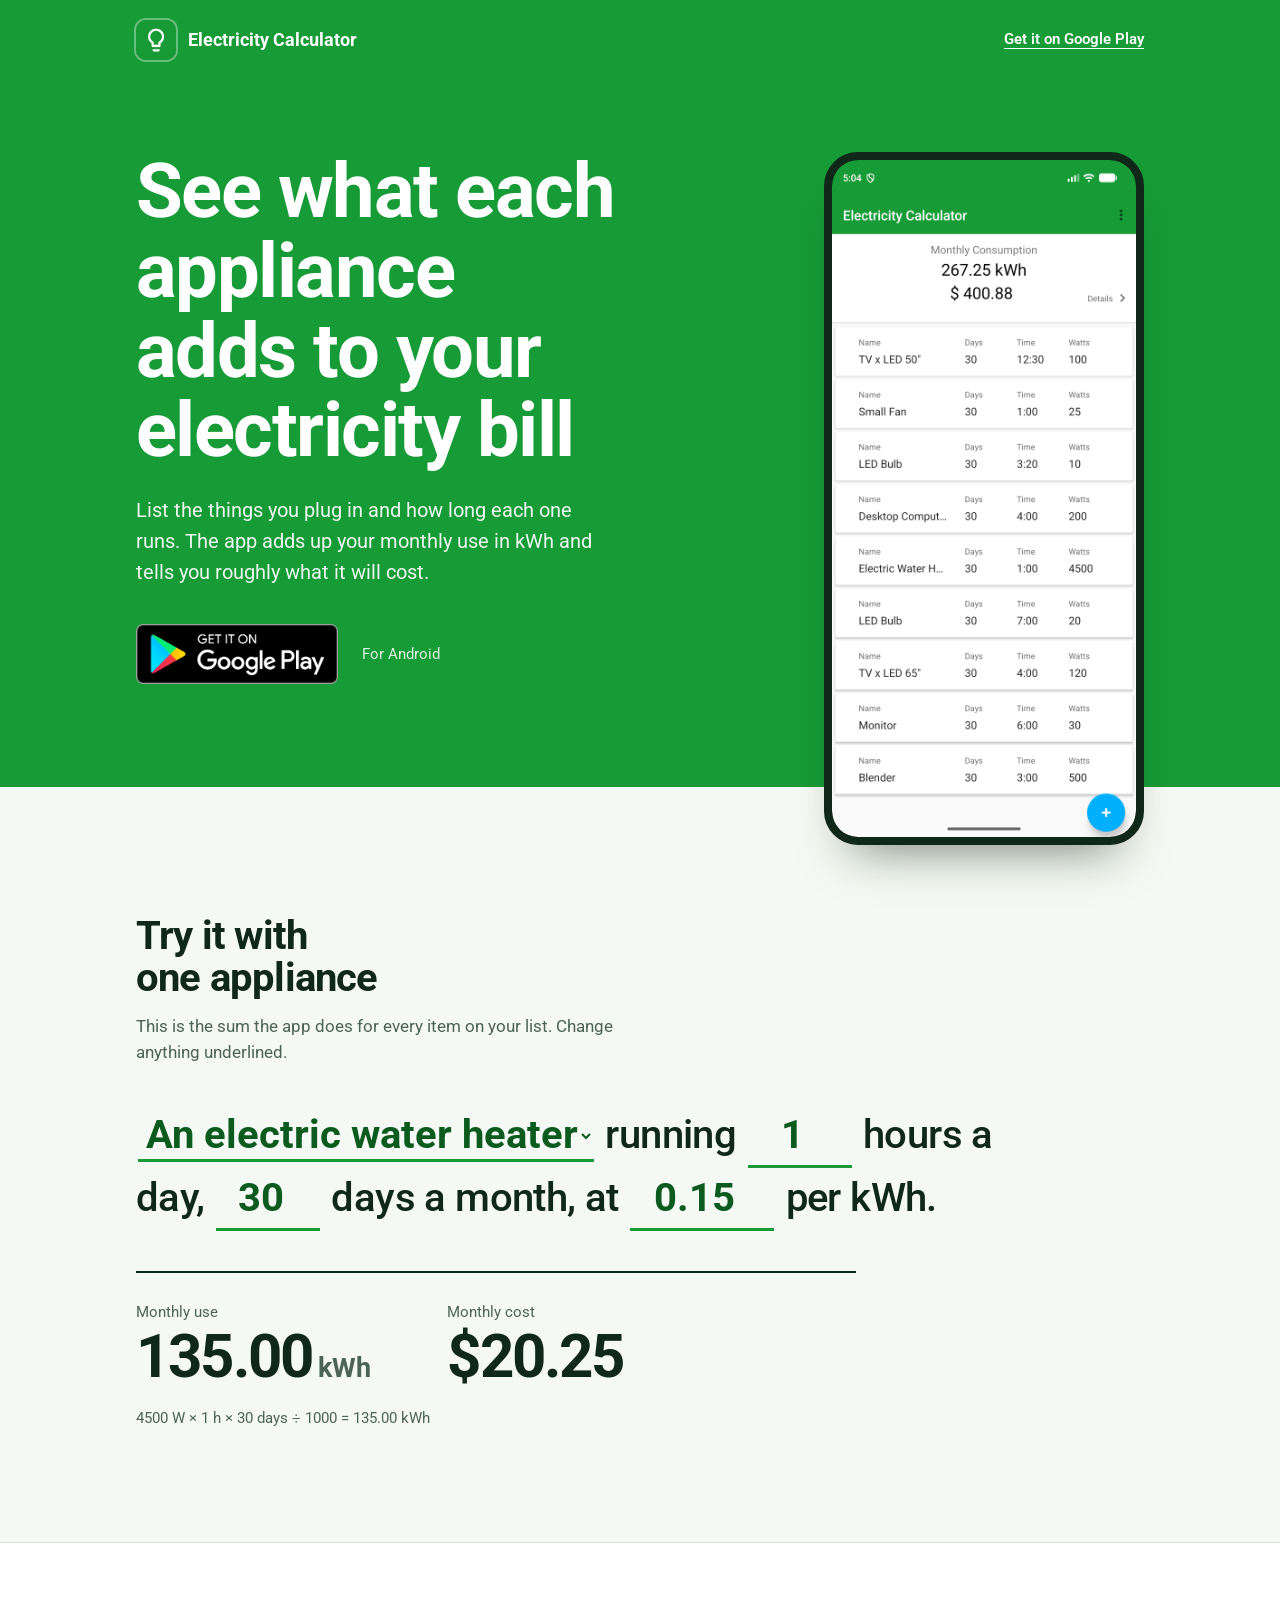
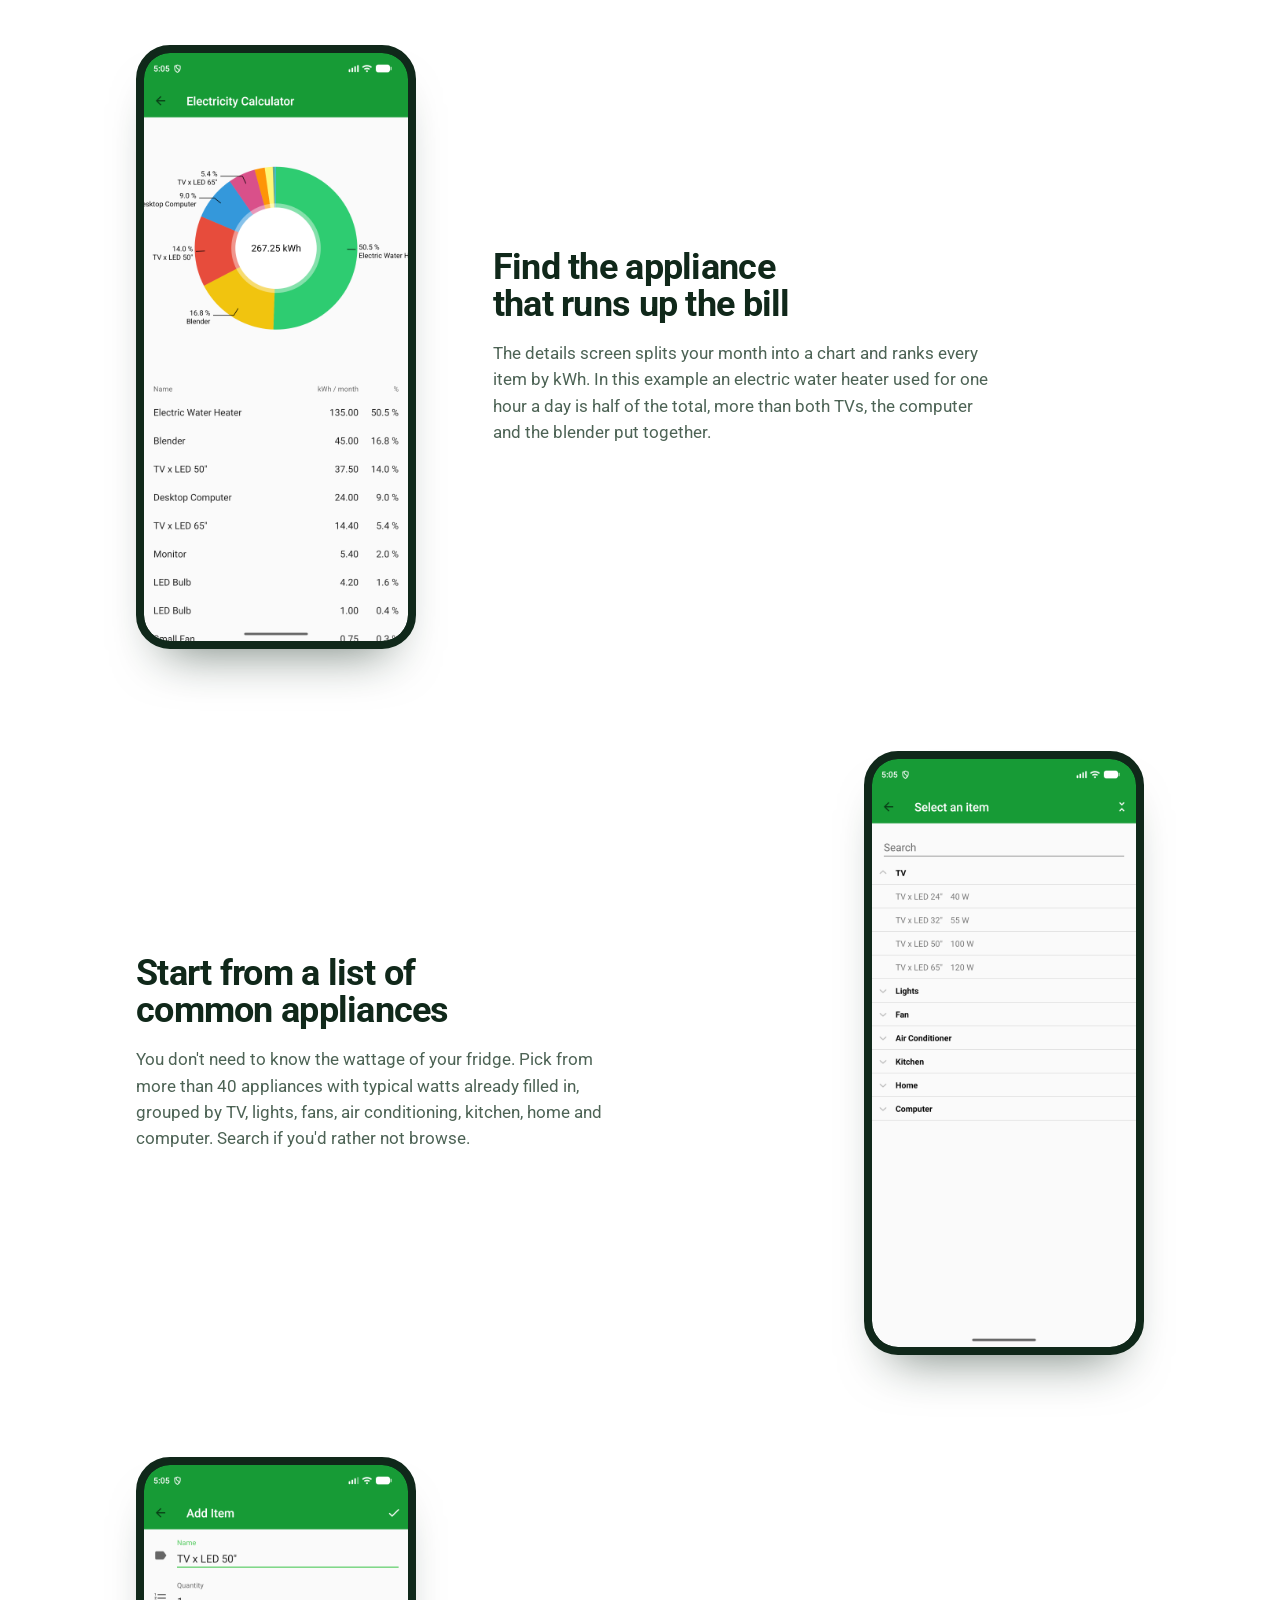
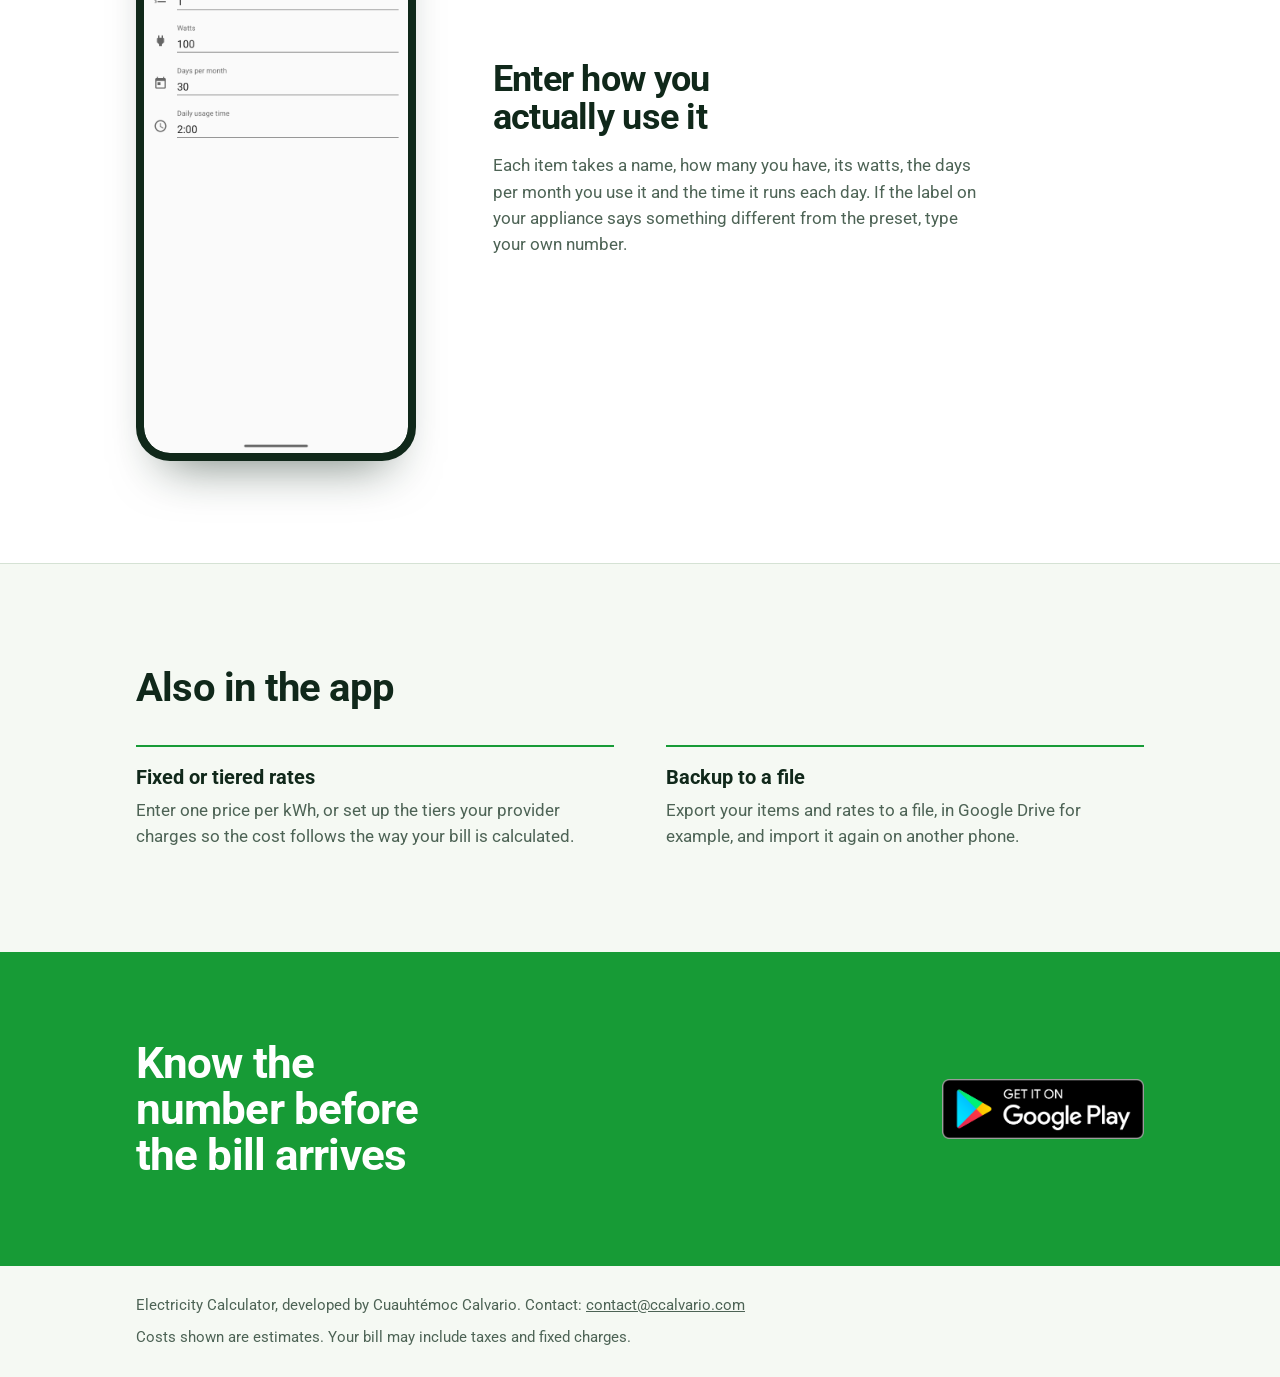
==== electricity-calculator/index.html @ 89153b11 "Add electricity calculator page" ====
<!DOCTYPE html>
<html lang="en">
<head>
<meta charset="utf-8">
<meta name="viewport" content="width=device-width, initial-scale=1">
<title>Electricity Calculator for Android</title>
<meta name="description" content="List your appliances, how long each one runs, and see your monthly electricity use in kWh and what it will cost.">
<meta name="theme-color" content="#179b36">
<link rel="icon" type="image/png" href="images/icon.png">
<meta property="og:title" content="Electricity Calculator for Android">
<meta property="og:description" content="See what each appliance adds to your electricity bill.">
<meta property="og:image" content="images/icon.png">
<link rel="preconnect" href="https://fonts.googleapis.com">
<link rel="preconnect" href="https://fonts.gstatic.com" crossorigin>
<link href="https://fonts.googleapis.com/css2?family=Roboto:wght@400;500;700&display=swap" rel="stylesheet">
<style>
  :root {
    --green: #179b36;
    --green-deep: #0b5a1e;
    --ink: #10281a;
    --ink-soft: #4d6355;
    --paper: #f5f9f3;
    --card: #ffffff;
    --line: #d5e2d4;
    --blue: #00a3ee;
    --bulb: #f2c40f;

    --display: "Roboto", "Segoe UI", system-ui, sans-serif;
    --body: "Roboto", "Segoe UI", system-ui, sans-serif;

    --gutter: clamp(20px, 5vw, 56px);
    --measure: 1120px;
  }

  *, *::before, *::after { box-sizing: border-box; }

  html { -webkit-text-size-adjust: 100%; }

  body {
    margin: 0;
    background: var(--paper);
    color: var(--ink);
    font-family: var(--body);
    font-size: 1.0625rem;
    line-height: 1.55;
  }

  img { display: block; max-width: 100%; height: auto; }

  h1, h2, h3 {
    font-family: var(--display);
    font-weight: 700;
    line-height: 1.05;
    letter-spacing: -0.02em;
    margin: 0;
    text-wrap: balance;
  }

  p { margin: 0; }

  a { color: inherit; }

  :focus-visible {
    outline: 3px solid var(--blue);
    outline-offset: 3px;
    border-radius: 4px;
  }

  .wrap {
    max-width: var(--measure);
    margin-inline: auto;
    padding-inline: var(--gutter);
  }

  /* Top band: same green as the app's toolbar */

  .band {
    background: var(--green);
    color: #fff;
  }

  .topbar {
    display: flex;
    align-items: center;
    justify-content: space-between;
    gap: 16px;
    padding-block: 20px;
  }

  .brand {
    display: flex;
    align-items: center;
    gap: 12px;
    font-family: var(--display);
    font-weight: 700;
    font-size: 1.125rem;
    text-decoration: none;
  }

  .brand img {
    width: 40px;
    height: 40px;
    border-radius: 10px;
    box-shadow: 0 0 0 2px rgba(255, 255, 255, 0.35);
  }

  .topbar-link {
    font-weight: 600;
    font-size: 0.9375rem;
    text-underline-offset: 4px;
  }

  .hero {
    display: grid;
    grid-template-columns: minmax(0, 1.25fr) minmax(0, 0.75fr);
    gap: clamp(24px, 5vw, 72px);
    align-items: start;
    padding-top: clamp(32px, 6vw, 72px);
  }

  .hero-copy { padding-bottom: clamp(48px, 8vw, 104px); }

  .hero h1 {
    font-size: clamp(2.5rem, 6.4vw, 4.75rem);
    max-width: 13ch;
  }

  .hero-lede {
    margin-top: 24px;
    max-width: 44ch;
    font-size: clamp(1.0625rem, 1.6vw, 1.25rem);
    color: rgba(255, 255, 255, 0.92);
  }

  .hero-actions {
    margin-top: 36px;
    display: flex;
    flex-wrap: wrap;
    align-items: center;
    gap: 16px 24px;
  }

  .play-badge {
    display: inline-block;
    transition: transform 0.15s ease;
  }

  .play-badge img { width: auto; height: 60px; }

  .play-badge:hover { transform: translateY(-2px); }

  .hero-note { font-size: 0.9375rem; color: rgba(255, 255, 255, 0.85); }

  .hero-phone {
    margin-bottom: -140px;
    justify-self: end;
    width: min(100%, 320px);
  }

  .phone {
    border: 8px solid var(--ink);
    border-radius: 34px;
    overflow: hidden;
    background: var(--ink);
    box-shadow: 0 30px 50px -28px rgba(16, 40, 26, 0.6);
  }

  .phone img { width: 100%; border-radius: 26px; }

  /* Sentence calculator */

  .try {
    padding-top: clamp(72px, 10vw, 128px);
    padding-bottom: clamp(64px, 9vw, 112px);
  }

  .try h2 {
    font-size: clamp(1.75rem, 3.6vw, 2.5rem);
    max-width: 18ch;
  }

  .try-intro {
    margin-top: 14px;
    max-width: 52ch;
    color: var(--ink-soft);
  }

  .sentence {
    margin-top: 40px;
    max-width: 22em;
    font-family: var(--display);
    font-weight: 500;
    font-size: clamp(1.5rem, 3.4vw, 2.5rem);
    line-height: 1.5;
    letter-spacing: -0.015em;
  }

  .sentence select,
  .sentence input {
    font: inherit;
    font-weight: 700;
    color: var(--green-deep);
    background: transparent;
    border: 0;
    border-bottom: 3px solid var(--green);
    border-radius: 0;
    padding: 0 4px;
    margin: 0 2px;
    font-variant-numeric: tabular-nums;
  }

  .sentence select {
    max-width: 100%;
    cursor: pointer;
    padding-right: 0;
  }

  .sentence input { width: 2.6em; text-align: center; }
  .sentence input.wide { width: 3.6em; }

  .sentence select:hover,
  .sentence input:hover { background: #e6f2e4; }

  .readout {
    margin-top: 40px;
    display: flex;
    flex-wrap: wrap;
    gap: 16px clamp(32px, 6vw, 80px);
    padding-top: 28px;
    border-top: 2px solid var(--ink);
    max-width: 720px;
  }

  .readout dl { margin: 0; }

  .readout dt { font-size: 0.9375rem; color: var(--ink-soft); }

  .readout dd {
    margin: 2px 0 0;
    font-family: var(--display);
    font-weight: 700;
    font-size: clamp(2.25rem, 6vw, 3.75rem);
    line-height: 1;
    letter-spacing: -0.03em;
    font-variant-numeric: tabular-nums;
  }

  .readout .unit {
    font-size: 0.45em;
    letter-spacing: 0;
    margin-left: 0.2em;
    color: var(--ink-soft);
  }

  .formula {
    margin-top: 20px;
    font-size: 0.9375rem;
    color: var(--ink-soft);
    font-variant-numeric: tabular-nums;
  }

  /* Screens */

  .screens {
    background: var(--card);
    border-block: 1px solid var(--line);
    padding-block: clamp(56px, 8vw, 104px);
  }

  .screen {
    display: grid;
    grid-template-columns: minmax(0, 280px) minmax(0, 1fr);
    gap: clamp(28px, 6vw, 88px);
    align-items: center;
  }

  .screen + .screen { margin-top: clamp(56px, 8vw, 104px); }

  .screen.flip { grid-template-columns: minmax(0, 1fr) minmax(0, 280px); }
  .screen.flip .phone { order: 2; }

  .screen h3 {
    font-size: clamp(1.625rem, 3.2vw, 2.25rem);
    max-width: 20ch;
  }

  .screen p {
    margin-top: 16px;
    max-width: 50ch;
    color: var(--ink-soft);
  }

  /* Also in the app */

  .more { padding-block: clamp(56px, 8vw, 104px); }

  .more h2 { font-size: clamp(1.75rem, 3.6vw, 2.5rem); }

  .more-list {
    margin: 36px 0 0;
    display: grid;
    grid-template-columns: repeat(2, minmax(0, 1fr));
    gap: 32px clamp(24px, 4vw, 56px);
  }

  .more-list div {
    padding-top: 18px;
    border-top: 2px solid var(--green);
  }

  .more-list dt {
    font-family: var(--display);
    font-weight: 700;
    font-size: 1.25rem;
    line-height: 1.2;
  }

  .more-list dd {
    margin: 8px 0 0;
    color: var(--ink-soft);
  }

  /* Closing band */

  .closing { padding-block: clamp(48px, 7vw, 88px); }

  .closing-inner {
    display: flex;
    flex-wrap: wrap;
    align-items: center;
    justify-content: space-between;
    gap: 28px;
  }

  .closing h2 {
    font-size: clamp(1.75rem, 4vw, 2.75rem);
    max-width: 16ch;
  }

  footer {
    padding-block: 28px;
    font-size: 0.9375rem;
    color: var(--ink-soft);
  }

  .footer-inner {
    display: flex;
    flex-wrap: wrap;
    justify-content: space-between;
    gap: 8px 24px;
  }

  @media (max-width: 760px) {
    .hero { grid-template-columns: 1fr; }
    .hero-copy { padding-bottom: 0; }
    .hero-phone { justify-self: center; width: min(78%, 300px); margin-bottom: -96px; }
    .try { padding-top: 136px; }
    .topbar-link { display: none; }

    .screen,
    .screen.flip { grid-template-columns: 1fr; }
    .screen .phone { width: min(78%, 280px); margin-inline: auto; }
    .screen.flip .phone { order: 0; }

    .more-list { grid-template-columns: 1fr; }
  }

  @media (prefers-reduced-motion: reduce) {
    .play-badge { transition: none; }
    .play-badge:hover { transform: none; }
  }
</style>
</head>
<body>

<div class="band">
  <div class="wrap">
    <header class="topbar">
      <a class="brand" href="#top" id="top">
        <img src="images/icon.png" alt="" width="40" height="40">
        Electricity Calculator
      </a>
      <a class="topbar-link" href="https://play.google.com/store/apps/details?id=prj.ccalvario.electricitycalculator">Get it on Google Play</a>
    </header>

    <div class="hero">
      <div class="hero-copy">
        <h1>See what each appliance adds to your electricity bill</h1>
        <p class="hero-lede">List the things you plug in and how long each one runs. The app adds up your monthly use in kWh and tells you roughly what it will cost.</p>
        <div class="hero-actions">
          <a class="play-badge" href="https://play.google.com/store/apps/details?id=prj.ccalvario.electricitycalculator"><img src="images/google-play.png" width="2000" height="593" alt="Get it on Google Play"></a>
          <span class="hero-note">For Android</span>
        </div>
      </div>

      <div class="hero-phone phone">
        <img src="images/screenshot-items.png" width="1344" height="2992"
             alt="The app's main screen: monthly consumption of 267.25 kWh costing $400.88, above a list of appliances with their days, daily time and watts.">
      </div>
    </div>
  </div>
</div>

<main>
  <section class="try" aria-labelledby="try-title">
    <div class="wrap">
      <h2 id="try-title">Try it with one appliance</h2>
      <p class="try-intro">This is the sum the app does for every item on your list. Change anything underlined.</p>

      <p class="sentence">
        <select id="appliance" aria-label="Appliance">
          <option value="4500">An electric water heater</option>
          <option value="500">A blender</option>
          <option value="200">A desktop computer</option>
          <option value="120">A 65&quot; LED TV</option>
          <option value="100">A 50&quot; LED TV</option>
          <option value="30">A monitor</option>
          <option value="25">A small fan</option>
          <option value="10">An LED bulb</option>
        </select>
        running
        <input id="hours" type="number" inputmode="decimal" min="0" max="24" step="0.5" value="1" aria-label="Hours per day">
        hours a day,
        <input id="days" type="number" inputmode="numeric" min="1" max="30" step="1" value="30" aria-label="Days per month">
        days a month, at
        <input id="rate" class="wide" type="number" inputmode="decimal" min="0" step="0.01" value="0.15" aria-label="Cost per kWh">
        per kWh.
      </p>

      <div class="readout" aria-live="polite">
        <dl>
          <dt>Monthly use</dt>
          <dd><span id="kwh">135.00</span><span class="unit">kWh</span></dd>
        </dl>
        <dl>
          <dt>Monthly cost</dt>
          <dd>$<span id="cost">20.25</span></dd>
        </dl>
      </div>
      <p class="formula" id="formula">4500 W × 1 h × 30 days ÷ 1000 = 135.00 kWh</p>
    </div>
  </section>

  <section class="screens" aria-label="What the app does">
    <div class="wrap">
      <article class="screen">
        <div class="phone">
          <img src="images/screenshot-chart.png" width="1344" height="2992" loading="lazy"
               alt="A donut chart of 267.25 kWh split by appliance, with the electric water heater at 50.5 percent, followed by a table of kWh per month for each item.">
        </div>
        <div>
          <h3>Find the appliance that runs up the bill</h3>
          <p>The details screen splits your month into a chart and ranks every item by kWh. In this example an electric water heater used for one hour a day is half of the total, more than both TVs, the computer and the blender put together.</p>
        </div>
      </article>

      <article class="screen flip">
        <div class="phone">
          <img src="images/screenshot-presets.png" width="1344" height="2992" loading="lazy"
               alt="The Select an item screen with a search box and categories: TV, Lights, Fan, Air Conditioner, Kitchen, Home and Computer. The TV category is open showing four sizes with their watts.">
        </div>
        <div>
          <h3>Start from a list of common appliances</h3>
          <p>You don't need to know the wattage of your fridge. Pick from more than 40 appliances with typical watts already filled in, grouped by TV, lights, fans, air conditioning, kitchen, home and computer. Search if you'd rather not browse.</p>
        </div>
      </article>

      <article class="screen">
        <div class="phone">
          <img src="images/screenshot-add-item.png" width="1344" height="2992" loading="lazy"
               alt="The Add Item form with fields for name, quantity, watts, days per month and daily usage time.">
        </div>
        <div>
          <h3>Enter how you actually use it</h3>
          <p>Each item takes a name, how many you have, its watts, the days per month you use it and the time it runs each day. If the label on your appliance says something different from the preset, type your own number.</p>
        </div>
      </article>
    </div>
  </section>

  <section class="more" aria-labelledby="more-title">
    <div class="wrap">
      <h2 id="more-title">Also in the app</h2>
      <dl class="more-list">
        <div>
          <dt>Fixed or tiered rates</dt>
          <dd>Enter one price per kWh, or set up the tiers your provider charges so the cost follows the way your bill is calculated.</dd>
        </div>
        <div>
          <dt>Backup to a file</dt>
          <dd>Export your items and rates to a file, in Google Drive for example, and import it again on another phone.</dd>
        </div>
      </dl>
    </div>
  </section>
</main>

<div class="band closing">
  <div class="wrap closing-inner">
    <h2>Know the number before the bill arrives</h2>
    <a class="play-badge" href="https://play.google.com/store/apps/details?id=prj.ccalvario.electricitycalculator"><img src="images/google-play.png" width="2000" height="593" alt="Get it on Google Play"></a>
  </div>
</div>

<footer>
  <div class="wrap footer-inner">
    <span>Electricity Calculator, developed by Cuauhtémoc Calvario. Contact: <a href="mailto:contact@ccalvario.com">contact@ccalvario.com</a></span>
    <span>Costs shown are estimates. Your bill may include taxes and fixed charges.</span>
  </div>
</footer>

<script>
  (function () {
    var appliance = document.getElementById('appliance');
    var hours = document.getElementById('hours');
    var days = document.getElementById('days');
    var rate = document.getElementById('rate');
    var kwhOut = document.getElementById('kwh');
    var costOut = document.getElementById('cost');
    var formula = document.getElementById('formula');

    function clamp(value, min, max) {
      if (isNaN(value)) return min;
      return Math.min(Math.max(value, min), max);
    }

    function update() {
      var watts = Number(appliance.value);
      var h = clamp(parseFloat(hours.value), 0, 24);
      var d = clamp(parseFloat(days.value), 0, 30);
      var r = clamp(parseFloat(rate.value), 0, Infinity);
      var kwh = watts * h * d / 1000;

      kwhOut.textContent = kwh.toFixed(2);
      costOut.textContent = (kwh * r).toFixed(2);
      formula.textContent = watts + ' W × ' + h + ' h × ' + d + ' days ÷ 1000 = ' + kwh.toFixed(2) + ' kWh';
    }

    [appliance, hours, days, rate].forEach(function (el) {
      el.addEventListener('input', update);
    });
    update();
  })();
</script>
</body>
</html>
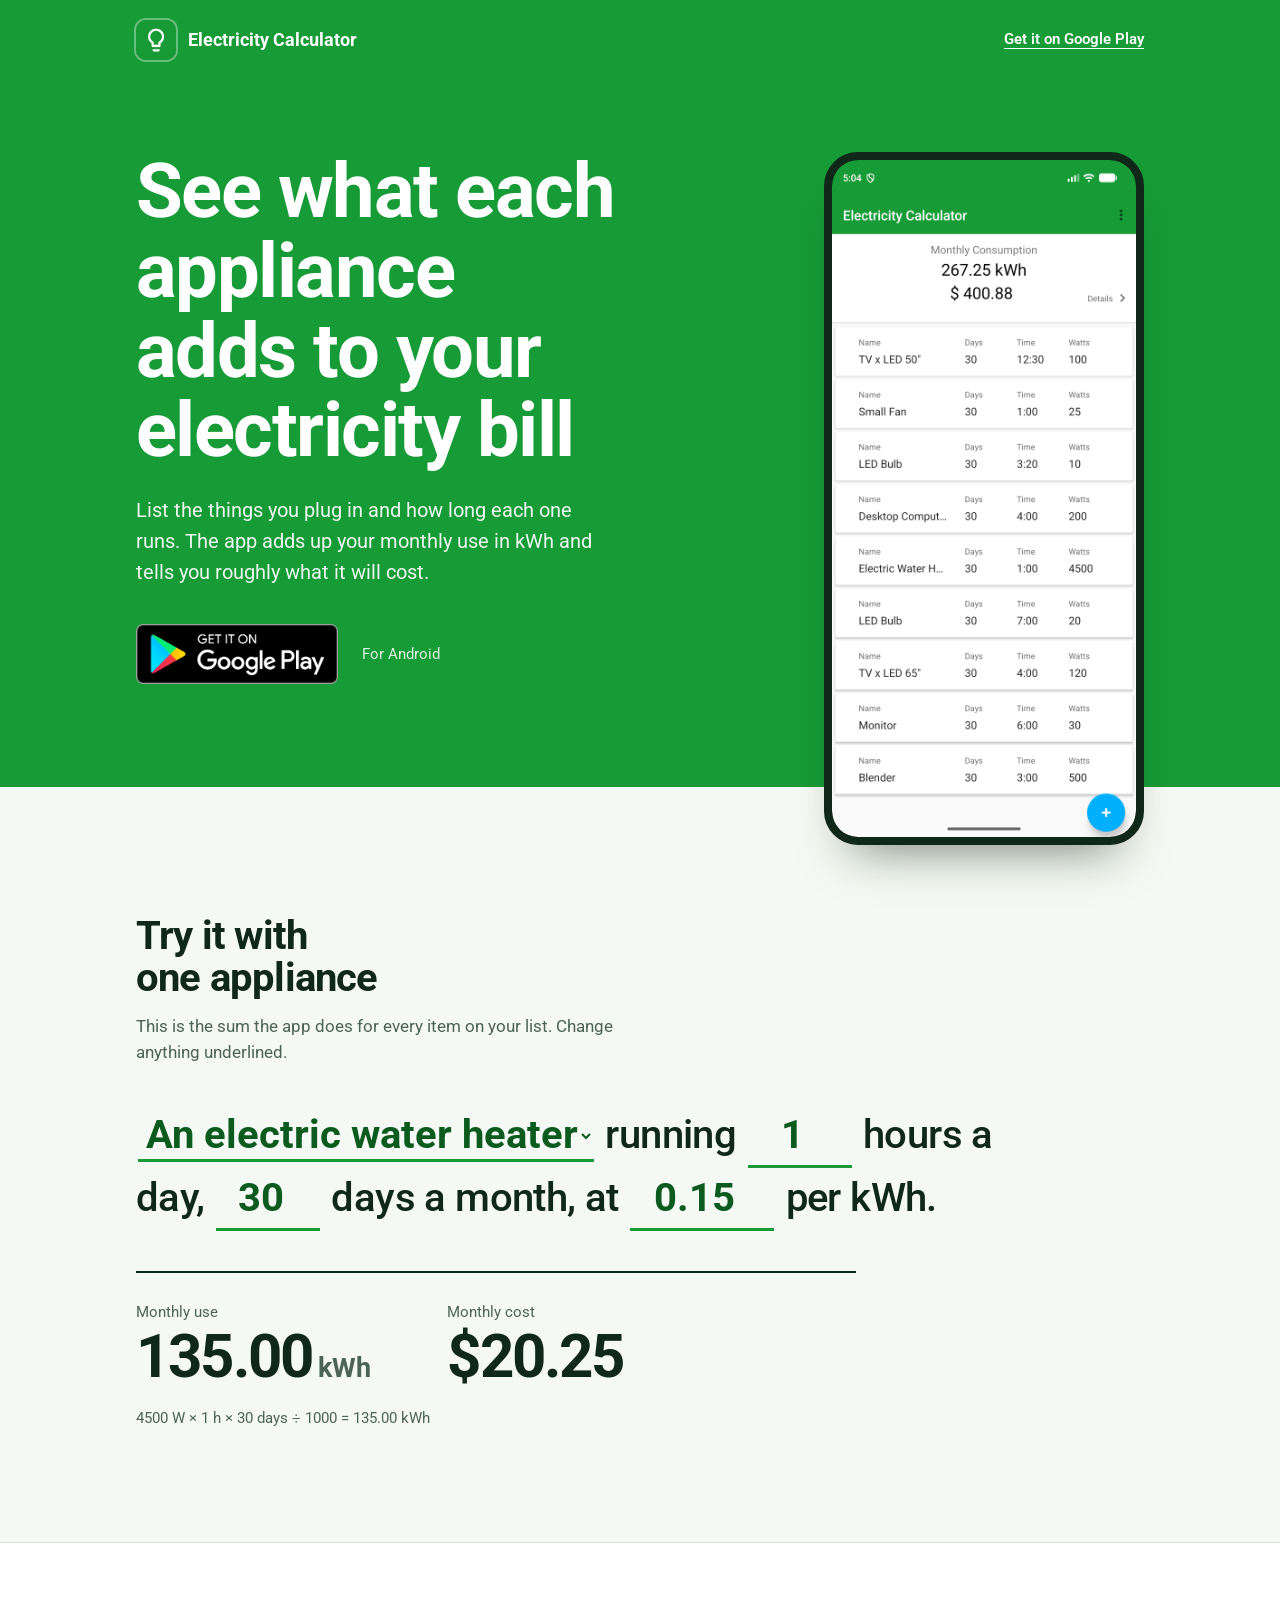
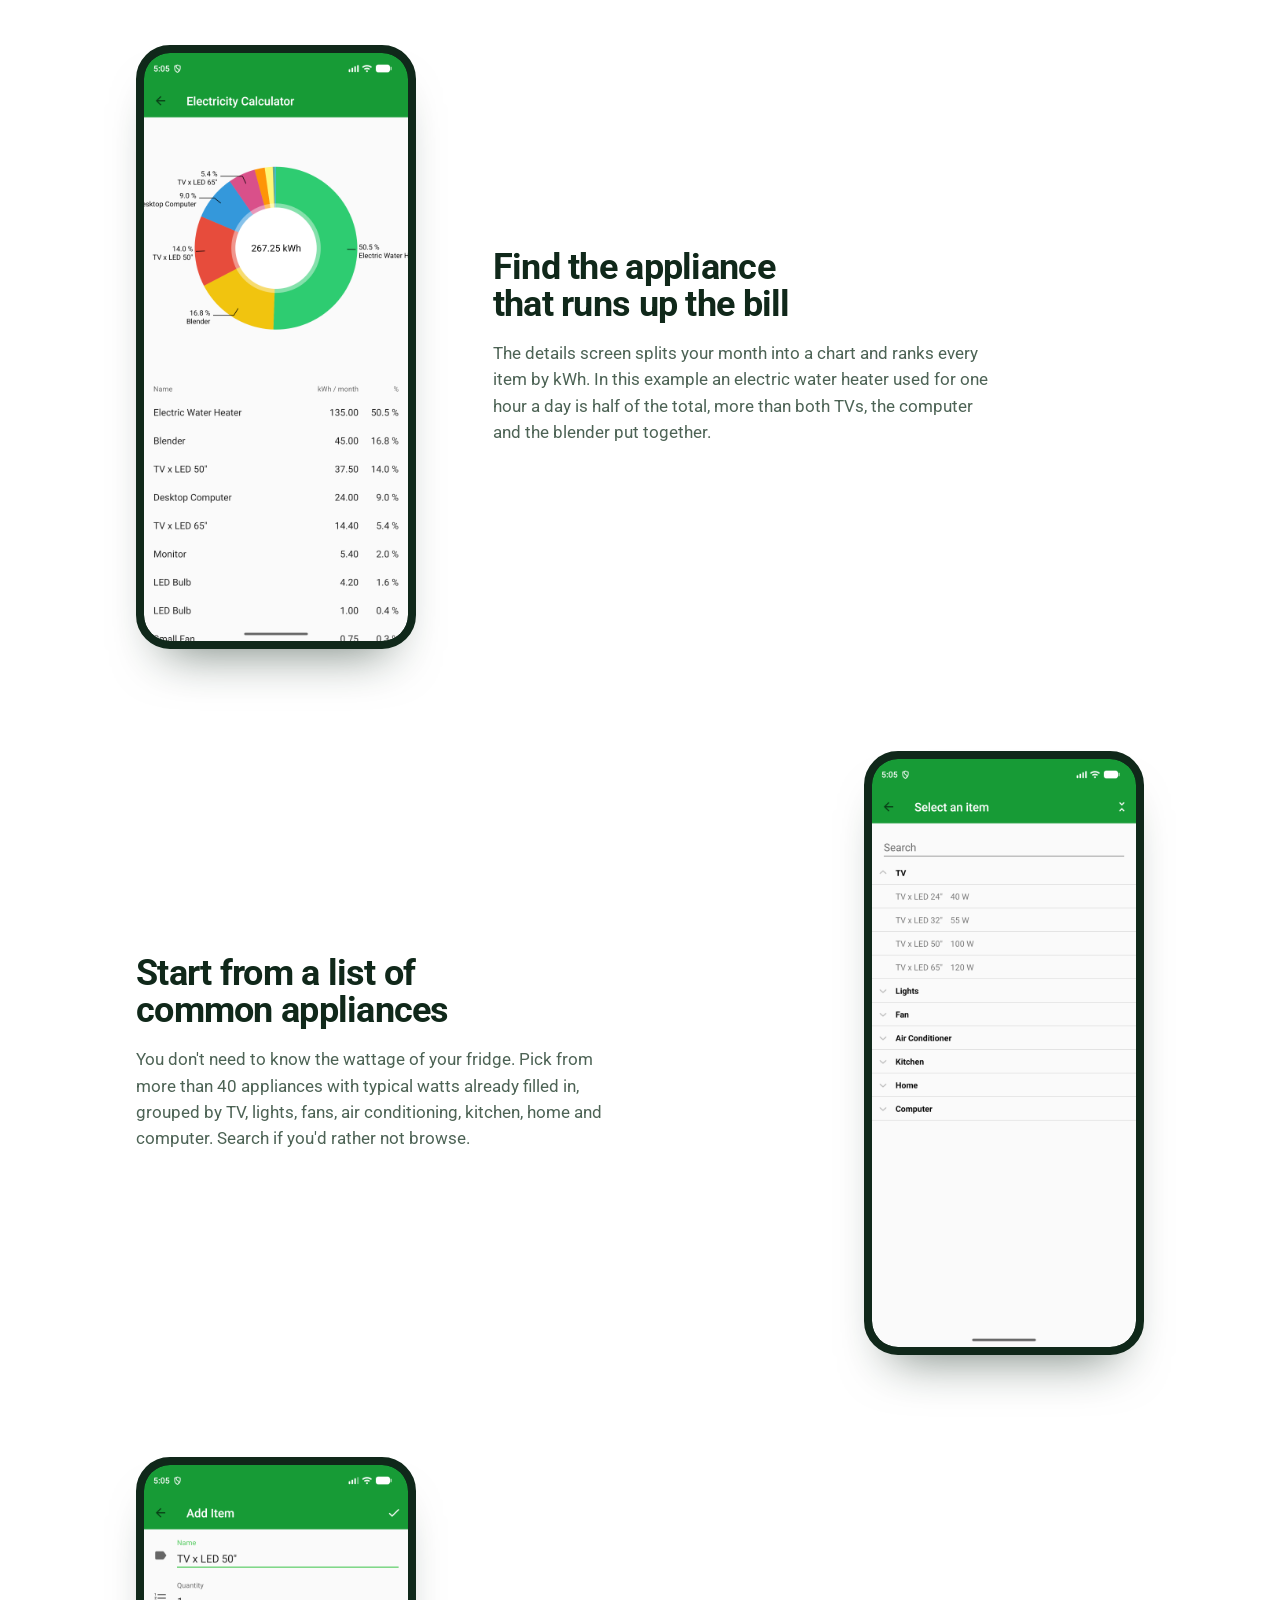
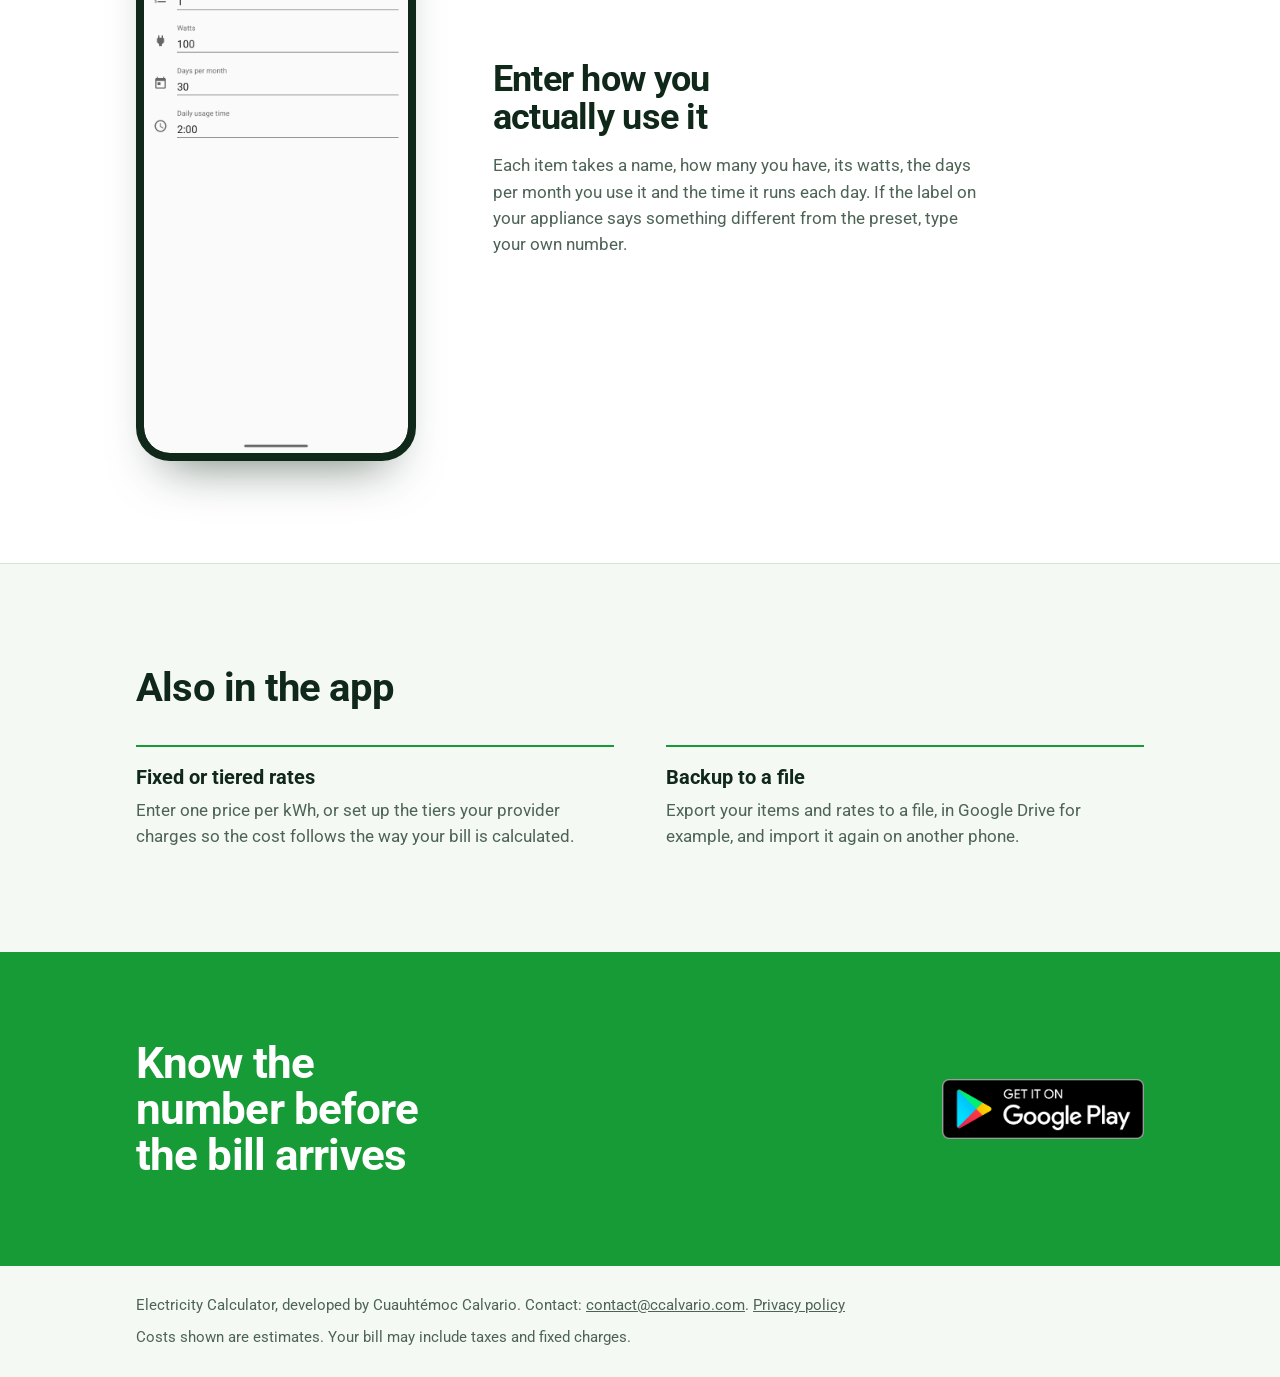
==== commit 6d9244fd: "Add privacy policy" ====
--- a/electricity-calculator/index.html
+++ b/electricity-calculator/index.html
@@ -504,7 +504,7 @@
 
 <footer>
   <div class="wrap footer-inner">
-    <span>Electricity Calculator, developed by Cuauhtémoc Calvario. Contact: <a href="mailto:contact@ccalvario.com">contact@ccalvario.com</a></span>
+    <span>Electricity Calculator, developed by Cuauhtémoc Calvario. Contact: <a href="mailto:contact@ccalvario.com">contact@ccalvario.com</a>. <a href="./privacy-policy.html">Privacy policy</a></span>
     <span>Costs shown are estimates. Your bill may include taxes and fixed charges.</span>
   </div>
 </footer>
